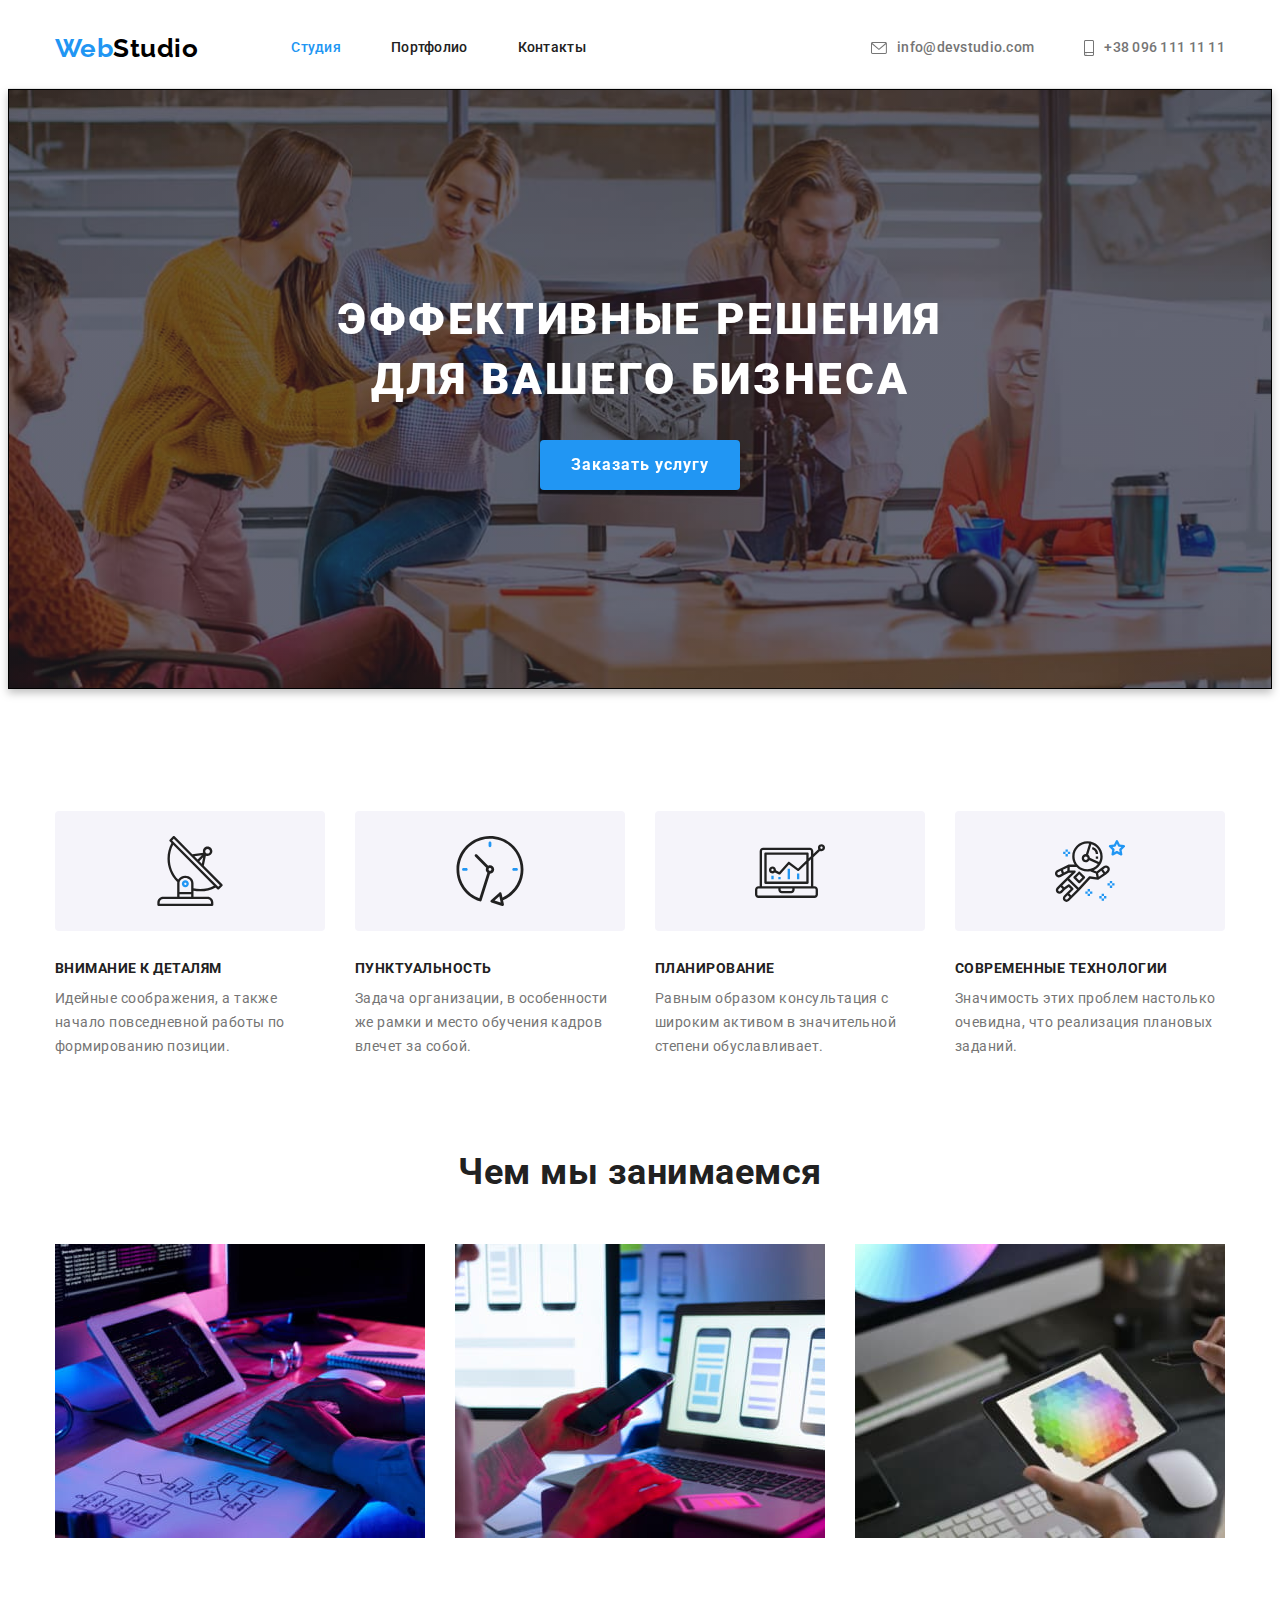
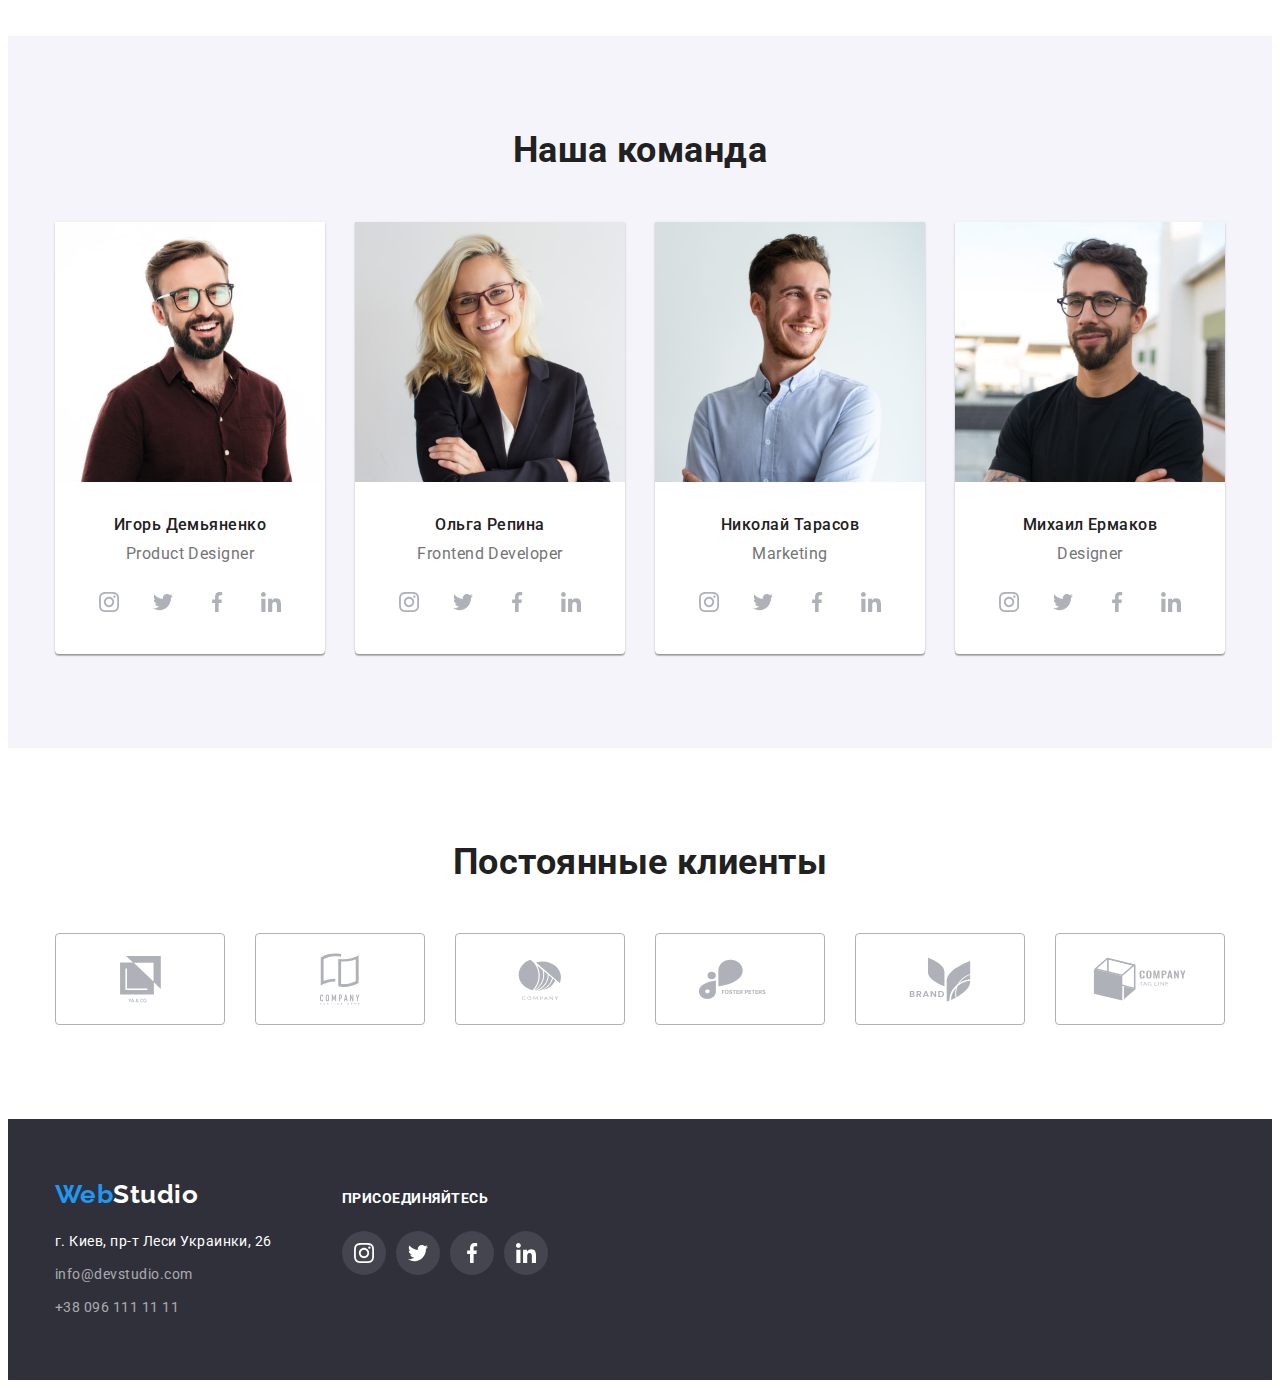
==== index.html @ 09dbbe88 "start" ====
<!DOCTYPE html>
<html lang="ru">
  <head>
    <meta charset="Utf-8" />
    <meta http-equiv="X-UA-Compatible" content="IE=Edge" />
    <title>Студия</title>
    <link
      href="https://fonts.googleapis.com/css2?family=Raleway:wght@700&family=Roboto:wght@400;500;700;900&display=swap"
      rel="stylesheet"
    />
    <link
      rel="stylesheet"
      href="https://cdnjs.cloudflare.com/ajax/libs/modern-normalize/1.0.0/modern-normalize.min.css"
      integrity="sha512-ISS7cAi1PEhQ8jnbJpJZMd29NlhNj4AWYyLOSp2CE/CsHxTCu+r+t0D2yoJudVrd0/8fTVPUVDzY5Tvli75u/g=="
      crossorigin="anonymous"
      referrerpolicy="no-referrer"
    />
    <link rel="stylesheet" href="./css/styles.css" />
  </head>
  <body>
    <header class="header">
      <div class="container nav-contacts">
        <a href="./index.html" class="logo"
          ><span class="logo-accent">Web</span>Studio</a
        >
        <nav>
          <ul class="site-nav list">
            <li class="item">
              <a href="./index.html" class="link current">Студия</a>
            </li>
            <li class="item">
              <a href="./portfolio.html" class="link">Портфолио</a>
            </li>
            <li class="item"><a href="#" class="link">Контакты</a></li>
          </ul>
        </nav>
        <ul class="contacts list">
          <li class="item">
            <a href="mailto:info@devstudio.com">
              <svg class="contact-icon" width="16" height="12">
                <use href="./images/symbol-defs.svg#envelope"></use>
              </svg>
              info@devstudio.com
            </a>
          </li>
          <li class="item">
            <a href="tel:+380961111111">
              <svg class="contact-icon" width="10" height="16">
                <use href="./images/symbol-defs.svg#smartphone"></use>
              </svg>
              +38 096 111 11 11</a
            >
          </li>
        </ul>
      </div>
    </header>
    <main>
      <div class="background-image">
        <section class="section-hero">
          <h1 class="hero-title">Эффективные Решения для вашего бизнеса</h1>
          <button type="button" class="button">Заказать услугу</button>
        </section>
      </div>
      <section class="section features">
        <div class="container">
          <h2 class="section-title">Особенности</h2>
          <ul class="list features-list">
            <li class="features-item">
              <div class="features-icon-section">
                <svg class="features-icon">
                  <use href="./images/symbol-defs.svg#antenna"></use>
                </svg>
              </div>
              <h3>Внимание к деталям</h3>
              <p class="text">
                Идейные соображения, а также начало повседневной работы по
                формированию позиции.
              </p>
            </li>
            <li class="features-item">
              <div class="features-icon-section">
                <svg class="features-icon">
                  <use href="./images/symbol-defs.svg#clock"></use>
                </svg>
              </div>
              <h3>Пунктуальность</h3>
              <p class="text">
                Задача организации, в особенности же рамки и место обучения
                кадров влечет за собой.
              </p>
            </li>
            <li class="features-item">
              <div class="features-icon-section">
                <svg class="features-icon">
                  <use href="./images/symbol-defs.svg#diagram"></use>
                </svg>
              </div>
              <h3>Планирование</h3>
              <p class="text">
                Равным образом консультация с широким активом в значительной
                степени обуславливает.
              </p>
            </li>
            <li class="features-item">
              <div class="features-icon-section">
                <svg class="features-icon">
                  <use href="./images/symbol-defs.svg#astronaut"></use>
                </svg>
              </div>
              <h3>Современные технологии</h3>
              <p class="text">
                Значимость этих проблем настолько очевидна, что реализация
                плановых заданий.
              </p>
            </li>
          </ul>
        </div>
      </section>
      <section class="section section-item">
        <div class="container">
          <h2 class="section-item-title">Чем мы занимаемся</h2>
          <ul class="list section-foto">
            <li class="section-foto-list">
              <img
                src="./images/img.jpg"
                alt="Человек пишет код"
                width="370"
                height="294"
              />
            </li>
            <li class="section-foto-list">
              <img
                src="./images/box2.jpg"
                alt="телефон и ноутбук с изображениями дисплеев"
                width="370"
                height="294"
              />
            </li>
            <li class="section-foto-list">
              <img
                src="./images/box3.jpg"
                alt="3д куб на планшете"
                width="370"
                height="294"
              />
            </li>
          </ul>
        </div>
      </section>
      <section class="section team-section">
        <div class="container">
          <h2 class="team">Наша команда</h2>
          <ul class="list team-list">
            <li class="team-card">
              <img
                src="./images/1img.jpg"
                alt="улыбающийся мужчина"
                width="270"
                height="260"
              />
              <div class="padding-team">
                <h3 class="team-item class">Игорь Демьяненко</h3>
                <p class="team-text">Product Designer</p>
                <ul class="team-icon-section list">
                  <li class="social-list">
                    <a class="social-link" href="#">
                      <svg class="team-icon">
                        <use href="./images/symbol-defs.svg#instagram"></use>
                      </svg>
                    </a>
                  </li>
                  <li class="social-list">
                    <a class="social-link" href="#"
                      ><svg class="team-icon">
                        <use href="./images/symbol-defs.svg#twitter"></use>
                      </svg>
                    </a>
                  </li>
                  <li class="social-list">
                    <a class="social-link" href="#"
                      ><svg class="team-icon">
                        <use href="./images/symbol-defs.svg#facebook"></use>
                      </svg>
                    </a>
                  </li>
                  <li class="social-list">
                    <a class="social-link" href="#"
                      ><svg class="team-icon">
                        <use href="./images/symbol-defs.svg#linkedin"></use>
                      </svg>
                    </a>
                  </li>
                </ul>
              </div>
            </li>
            <li class="team-card">
              <img
                src="./images/2img(1).jpg"
                alt="улыбающаяся женщина"
                width="270"
                height="260"
              />
              <div class="padding-team">
                <h3 class="team-item">Ольга Репина</h3>
                <p class="team-text">Frontend Developer</p>
                <ul class="team-icon-section list">
                  <li class="social-list">
                    <a class="social-link" href="#">
                      <svg class="team-icon">
                        <use href="./images/symbol-defs.svg#instagram"></use>
                      </svg>
                    </a>
                  </li>
                  <li class="social-list">
                    <a class="social-link" href="#"
                      ><svg class="team-icon">
                        <use href="./images/symbol-defs.svg#twitter"></use>
                      </svg>
                    </a>
                  </li>
                  <li class="social-list">
                    <a class="social-link" href="#"
                      ><svg class="team-icon">
                        <use href="./images/symbol-defs.svg#facebook"></use>
                      </svg>
                    </a>
                  </li>
                  <li class="social-list">
                    <a class="social-link" href="#"
                      ><svg class="team-icon">
                        <use href="./images/symbol-defs.svg#linkedin"></use>
                      </svg>
                    </a>
                  </li>
                </ul>
              </div>
            </li>
            <li class="team-card">
              <img
                src="./images/3img(2).jpg"
                alt="улыбающийся мужчина"
                width="270"
                height="260"
              />
              <div class="padding-team">
                <h3 class="team-item">Николай Тарасов</h3>
                <p class="team-text">Marketing</p>
                <ul class="team-icon-section list">
                  <li class="social-list">
                    <a class="social-link" href="#">
                      <svg class="team-icon">
                        <use href="./images/symbol-defs.svg#instagram"></use>
                      </svg>
                    </a>
                  </li>
                  <li class="social-list">
                    <a class="social-link" href="#"
                      ><svg class="team-icon">
                        <use href="./images/symbol-defs.svg#twitter"></use>
                      </svg>
                    </a>
                  </li>
                  <li class="social-list">
                    <a class="social-link" href="#"
                      ><svg class="team-icon">
                        <use href="./images/symbol-defs.svg#facebook"></use>
                      </svg>
                    </a>
                  </li>
                  <li class="social-list">
                    <a class="social-link" href="#"
                      ><svg class="team-icon">
                        <use href="./images/symbol-defs.svg#linkedin"></use>
                      </svg>
                    </a>
                  </li>
                </ul>
              </div>
            </li>
            <li class="team-card">
              <img
                src="./images/4img(3).jpg"
                alt="улыбающийся мужчина"
                width="270"
                height="260"
              />
              <div class="padding-team">
                <h3 class="team-item">Михаил Ермаков</h3>
                <p class="team-text">Designer</p>
                <ul class="team-icon-section list">
                  <li class="social-list">
                    <a class="social-link" href="#">
                      <svg class="team-icon">
                        <use href="./images/symbol-defs.svg#instagram"></use>
                      </svg>
                    </a>
                  </li>
                  <li class="social-list">
                    <a class="social-link" href="#"
                      ><svg class="team-icon">
                        <use href="./images/symbol-defs.svg#twitter"></use>
                      </svg>
                    </a>
                  </li>
                  <li class="social-list">
                    <a class="social-link" href="#"
                      ><svg class="team-icon">
                        <use href="./images/symbol-defs.svg#facebook"></use>
                      </svg>
                    </a>
                  </li>
                  <li class="social-list">
                    <a class="social-link" href="#"
                      ><svg class="team-icon">
                        <use href="./images/symbol-defs.svg#linkedin"></use>
                      </svg>
                    </a>
                  </li>
                </ul>
              </div>
            </li>
          </ul>
        </div>
      </section>
      <section class="section">
        <div class="container">
          <h2 class="section-item-title">Постоянные клиенты</h2>
          <ul class="client list">
            <li class="company">
              <a class="client-link" href="#">
                <svg width="41" height="46.7">
                  <use href="./images/symbol-defs.svg#group1"></use>
                </svg>
              </a>
            </li>
            <li class="company">
              <a class="client-link" href="#">
                <svg width="40" height="52">
                  <use href="./images/symbol-defs.svg#group2"></use>
                </svg>
              </a>
            </li>
            <li class="company">
              <a class="client-link" href="#">
                <svg width="43.46" height="41.18">
                  <use href="./images/symbol-defs.svg#group3"></use>
                </svg>
              </a>
            </li>
            <li class="company">
              <a class="client-link" href="#">
                <svg width="84.44" height="40.62">
                  <use href="./images/symbol-defs.svg#group4"></use>
                </svg>
              </a>
            </li>
            <li class="company">
              <a class="client-link" href="#">
                <svg width="62.54" height="45.43">
                  <use href="./images/symbol-defs.svg#group5"></use>
                </svg>
              </a>
            </li>
            <li class="company">
              <a class="client-link" href="#">
                <svg width="93.79" height="43.93">
                  <use href="./images/symbol-defs.svg#group6"></use>
                </svg>
              </a>
            </li>
          </ul>
        </div>
      </section>
    </main>
    <!-- Foter -->
    <footer class="page-foter">
      <div class="container foter-section">
        <div class="foter-nav">
          <a href="./index.html" class="foter-logo"
            ><span class="logo-accent">Web</span>Studio</a
          >
          <address>
            <ul class="list">
              <li class="foter-item">
                <a href="#" class="address-section">
                  г. Киев, пр-т Леси Украинки, 26</a
                >
              </li>
              <li class="foter-item">
                <a href="mailto:info@devstudio.com" class="address-contacts">
                  info@devstudio.com</a
                >
              </li>
              <li class="foter-item">
                <a href="tel:+380961111111" class="address-contacts">
                  +38 096 111 11 11</a
                >
              </li>
            </ul>
          </address>
        </div>
        <div class="social-section">
          <p class="join">присоединяйтесь</p>
          <ul class="team-icon-section list">
            <li class="social-list">
              <a class="foter-icon" href="#">
                <svg class="team-icon">
                  <use href="./images/symbol-defs.svg#instagram"></use>
                </svg>
              </a>
            </li>
            <li class="social-list">
              <a class="foter-icon" href="#"
                ><svg class="team-icon">
                  <use href="./images/symbol-defs.svg#twitter"></use>
                </svg>
              </a>
            </li>
            <li class="social-list">
              <a class="foter-icon" href="#"
                ><svg class="team-icon">
                  <use href="./images/symbol-defs.svg#facebook"></use>
                </svg>
              </a>
            </li>
            <li class="social-list">
              <a class="foter-icon" href="#"
                ><svg class="team-icon">
                  <use href="./images/symbol-defs.svg#linkedin"></use>
                </svg>
              </a>
            </li>
          </ul>
        </div>
      </div>
    </footer>
  </body>
</html>
---- css/styles.css ----
/* с прозрачностью rgba(255, 255, 255, 0.6); */
:root {
  --main-text-color: #757575;
  --title-text-color: #212121;
  --accent-color: #2196f3;
  --white-color: #ffffff;
  --background-black: #2f303a;
  --background-section: #f5f4fa;
  --main-font: Roboto, sans-serif;
  --main-foter-color: #000000;
  --box-shadow: 0px 1px 3px rgba(0, 0, 0, 0.12), 0px 1px 1px rgba(0, 0, 0, 0.14),
    0px 2px 1px rgba(0, 0, 0, 0.2);
}
html {
  box-sizing: border-box;
}
*,
*::before,
*::after {
  box-sizing: inherit;
}
body {
  background-color: var(--white-color);
  color: var(--main-text-color);
  font-family: var(--main-font);
  letter-spacing: 0.03em;
}
.container {
  width: 1200px;
  padding-left: 15px;
  padding-right: 15px;
  margin: 0 auto;
}

/* Утилиты */
.list {
  list-style: none;
  padding: 0;
  margin: 0;
}
.section {
  padding-top: 94px;
  padding-bottom: 94px;
}

/* header */
.header {
  border-bottom: 1px solid #ececec;
}
.logo,
.foter-logo {
  color: var(--main-foter-color);
  font-family: Raleway, sans-serif;
  font-weight: 700;
  font-size: 26px;
  line-height: 1.19;
  text-decoration: none;
}
.logo-accent {
  color: var(--accent-color);
}
.foter-logo {
  display: inline-block;
  margin-bottom: 20px;
  color: var(--white-color);
}
/* Навигация */
.nav-contacts {
  display: flex;
  align-items: center;
}
.site-nav {
  display: flex;
  margin-left: 93px;
}
.site-nav .item:not(:last-child) {
  margin-right: 50px;
}
.site-nav .link {
  display: block;
  padding-top: 32px;
  padding-bottom: 32px;
  color: #212121;
  font-weight: 500;
  font-size: 14px;
  line-height: 1.14;
  letter-spacing: 0.02em;
  text-decoration: none;
}
.site-nav .link:hover,
.site-nav .link:focus {
  color: var(--accent-color);
}
.site-nav .link.current {
  color: var(--accent-color);
}
/* контакты */
.contacts {
  display: flex;
  margin-left: auto;
}
.contacts .item:not(:last-child) {
  margin-right: 50px;
}
.contacts a {
  display: flex;
  align-items: center;
  color: var(--main-text-color);
  font-weight: 500;
  font-size: 14px;
  line-height: 1.14;
  letter-spacing: 0.02em;
  text-decoration: none;
}
.contacts a:hover,
.contacts a:focus {
  color: var(--accent-color);
}
.contact-icon {
  fill: currentColor;
  margin-right: 10px;
}
/* сss для странички "Студия" */
/* hero */
.section-hero {
  padding-top: 200px;
  padding-bottom: 200px;
  /* background-color: var(--background-black); */
  text-align: center;
}
.background-image {
  background-color: #c4c4c4;
  background-image: linear-gradient(
      to right,
      rgba(47, 48, 58, 0.4),
      rgba(47, 48, 58, 0.4)
    ),
    url(../images/backgroundhero.jpg);
  background-repeat: no-repeat;
  background-position: center;
  background-size: cover;
  max-width: 1600px;
  height: 600px;
  margin-right: auto;
  margin-left: auto;
  border: 1px solid #000000;
  filter: drop-shadow(0px 4px 4px rgba(0, 0, 0, 0.25));
}
.hero-title {
  margin-top: 0;
  margin-bottom: 30px;
  width: 696px;
  margin-left: auto;
  margin-right: auto;

  color: var(--white-color);
  font-weight: 900;
  font-size: 44px;
  line-height: 1.36;
  text-transform: uppercase;
  letter-spacing: 0.06em;
}
.button {
  border: none;
  width: 200px;
  min-height: 50px;
  border-radius: 4px;
  color: var(--white-color);
  background-color: var(--accent-color);
  cursor: pointer;
  font-family: inherit;
  font-weight: 700;
  font-size: 16px;
  line-height: 1.87;
  letter-spacing: 0.06em;
  box-shadow: 0px 4px 4px rgba(0, 0, 0, 0.15);
}
/* features */
.section-title {
  margin: 0;
  visibility: hidden;
}
.features {
  padding-bottom: 0;
}
.features-list {
  display: flex;
  justify-content: space-between;
}
.features-item {
  width: 270px;
}
.features h3 {
  margin-bottom: 10px;
  margin-top: 0;
  color: var(--title-text-color);
  font-weight: 700;
  font-size: 14px;
  line-height: 1.14;
  text-transform: uppercase;
}
.features .text {
  margin-bottom: 0;
  margin-top: 0;
  font-size: 14px;
  line-height: 1.7;
}
.features-icon {
  width: 70px;
  height: 70px;
}
.features-icon-section {
  display: flex;
  justify-content: center;
  align-items: center;
  border-radius: 4px;
  width: 270px;
  height: 120px;
  margin-bottom: 30px;
  background-color: var(--background-section);
}
/* section */
.section-foto {
  display: flex;
  justify-content: space-between;
}
.section-item-title {
  margin-top: 0;
  margin-bottom: 50px;
  color: var(--title-text-color);
  font-weight: 700;
  font-size: 36px;
  line-height: 1.16;
  text-align: center;
}
/* team */
.team-list {
  display: flex;
  justify-content: space-between;
}
.padding-team {
  padding-top: 30px;
  padding-bottom: 30px;
}
.team-card {
  box-shadow: var(--box-shadow);
  border-radius: 0px 0px 4px 4px;
  text-align: center;
}
.team-section {
  background-color: var(--background-section);
}
.team-card {
  background-color: var(--white-color);
}
.team-card > .img {
  display: block;
}
.team-section h3,
.team {
  margin-top: 0;
  margin-bottom: 10px;
  color: var(--title-text-color);
  font-weight: 500;
  font-size: 16px;
  line-height: 1.18;
}
.team {
  margin-top: 0;
  margin-bottom: 50px;

  font-weight: 700;
  font-size: 36px;
  line-height: 1.16;
  text-align: center;
}
.team-text {
  margin-bottom: 16px;
  margin-top: 0;

  font-size: 16px;
  line-height: 1.18;
}
.social-link {
  display: flex;
  padding: 12px;
  fill: #afb1b8;
}
.social-list:not(:last-child) {
  margin-right: 10px;
}
.social-list {
  width: 44px;
  height: 44px;
}
.team-icon-section {
  display: flex;
  justify-content: center;
}
.team-icon {
  width: 20px;
  height: 20px;
}

.social-link:hover,
.social-link:focus {
  border-radius: 50%;
  box-sizing: border-box;
  filter: drop-shadow(0px 4px 4px rgba(0, 0, 0, 0.25));
  fill: var(--white-color);
  background-color: var(--accent-color);
}
.client {
  display: flex;
}
.company {
  display: flex;
  text-align: center;
}
.company:not(:last-child) {
  margin-right: 30px;
}
.client-link {
  display: flex;
  width: 170px;
  height: 92px;
  justify-content: center;
  align-items: center;
  fill: #afb1b8;
  border: 1px solid #afb1b8;
  border-radius: 4px;
}
.client-link:hover,
.client-link:focus {
  fill: var(--accent-color);
  border: 1px solid var(--accent-color);
}

/* css для "Портфолио" */
.portfolio-title {
  visibility: hidden;
  margin: 0;
}
.btn {
  display: flex;
  padding-bottom: 34px;
  justify-content: center;
}
.btn .item:not(:last-child) {
  margin-right: 8px;
}
.btn-all {
  width: 73px;
}
.btn-web {
  width: 128px;
}
.btn-app {
  width: 145px;
}
.btn-design {
  width: 103px;
}
.btn-marketing {
  width: 130px;
}
.button-primary {
  min-height: 38px;
  border: none;
  border-radius: 4px;
  padding: 6px 22px;
  color: var(--title-text-color);
  background-color: var(--background-section);
  cursor: pointer;
  font-family: inherit;
  font-weight: 500;
  font-size: 16px;
  line-height: 1.62;
}
.button-secondary:hover,
.button-secondary:focus {
  color: var(--white-color);
  background-color: var(--accent-color);
  box-shadow: 0px 4px 4px rgba(0, 0, 0, 0.25);
}
.portfolio {
  display: flex;
  flex-wrap: wrap;
}
.element {
  margin-right: 30px;
  margin-bottom: 30px;
  width: 370px;
}
.element > img {
  display: block;
}
.element:nth-child(3n) {
  margin-right: 0;
}
.element:nth-last-child(-n + 3) {
  margin-bottom: 0;
}
.card {
  display: block;
  text-decoration: none;
}
.card > img {
  display: block;
}
.card:hover,
.card:focus {
  box-shadow: 1px 4px 6px rgba(0, 0, 0, 0.16), 0px 4px 4px rgba(0, 0, 0, 0.06),
    0px 1px 1px rgba(0, 0, 0, 0.12);
  border-radius: 5px;
}
.portfolio h2 {
  margin-top: 0;
  margin-bottom: 4px;
  color: var(--title-text-color);
  font-weight: 700;
  font-size: 18px;
  line-height: 2;
  letter-spacing: 0.06em;
}
.portfolio p {
  margin: 0;
  font-size: 16px;
  line-height: 1.87;
  color: var(--main-text-color);
}
.padding {
  border: 1px solid #eeeeee;
  box-sizing: border-box;
  border-bottom-right-radius: 5px;
  border-bottom-left-radius: 5px;
  border-top: 0;
  padding: 20px 24px;
}
/* foter */
.page-foter {
  padding-top: 60px;
  padding-bottom: 60px;

  background-color: var(--background-black);
  font-size: 14px;
  line-height: 1.7;
}
.foter-item:not(:last-child) {
  margin-bottom: 9px;
}
.foter-item {
  font-style: normal;
}
.address-contacts {
  color: rgba(255, 255, 255, 0.6);
  text-decoration: none;
}
.address-section {
  color: var(--white-color);
  text-decoration: none;
}
.address-contacts:focus,
.address-contacts:hover {
  color: var(--accent-color);
}
.social-section {
  margin-left: 70px;
}
.foter-section {
  display: flex;
  align-items: baseline;
}
.join {
  display: inline-block;
  margin-top: 0;
  margin-bottom: 20px;
  text-transform: uppercase;
  color: var(--white-color);
  font-weight: 700;
}
.foter-icon {
  display: flex;
  padding: 12px;
  fill: var(--white-color);
  background-color: rgba(255, 255, 255, 0.1);
  border-radius: 50%;
}
.foter-icon:hover,
.foter-icon:focus {
  background-color: var(--accent-color);
}
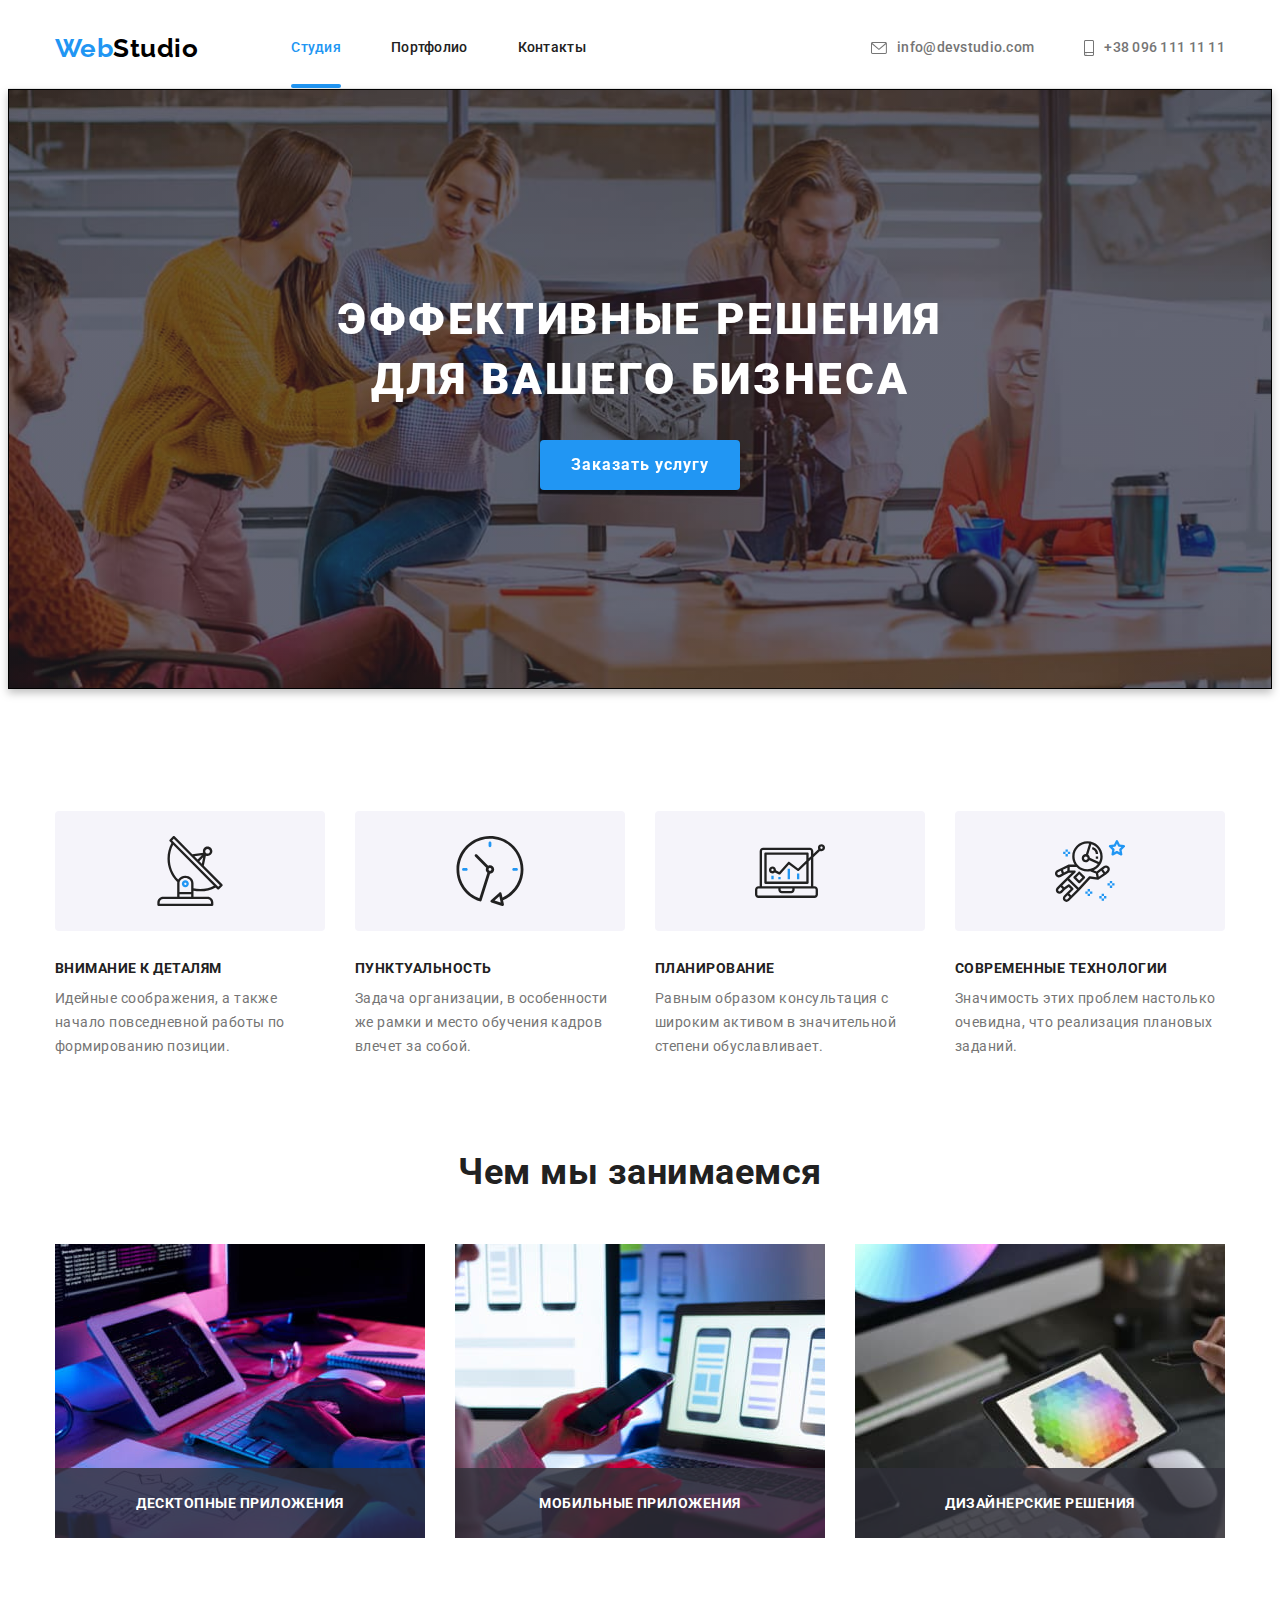
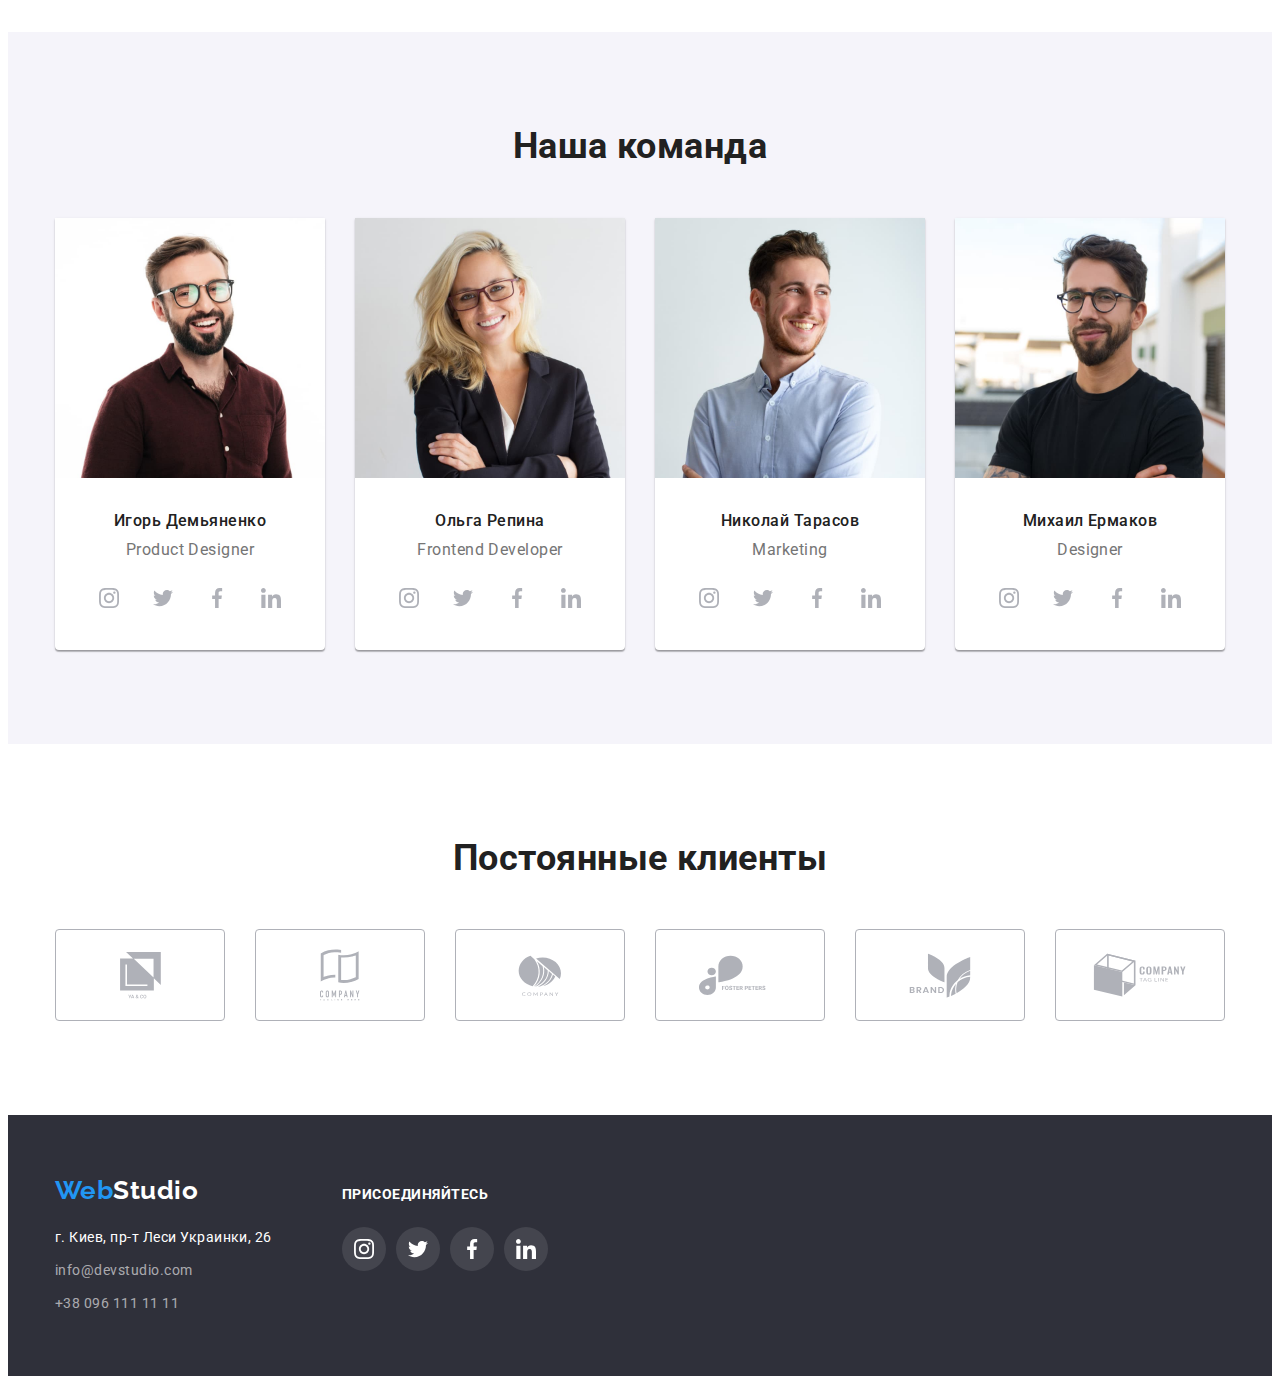
==== commit 9d5e36b0: "model" ====
--- a/index.html
+++ b/index.html
@@ -58,7 +58,9 @@
       <div class="background-image">
         <section class="section-hero">
           <h1 class="hero-title">Эффективные Решения для вашего бизнеса</h1>
-          <button type="button" class="button">Заказать услугу</button>
+          <button data-modal-open type="button" class="button">
+            Заказать услугу
+          </button>
         </section>
       </div>
       <section class="section features">
@@ -121,28 +123,37 @@
           <h2 class="section-item-title">Чем мы занимаемся</h2>
           <ul class="list section-foto">
             <li class="section-foto-list">
-              <img
-                src="./images/img.jpg"
-                alt="Человек пишет код"
-                width="370"
-                height="294"
-              />
+              <div class="section-position">
+                <img
+                  src="./images/img.jpg"
+                  alt="Человек пишет код"
+                  width="370"
+                  height="294"
+                />
+                <p class="foto-title">Десктопные приложения</p>
+              </div>
             </li>
             <li class="section-foto-list">
-              <img
-                src="./images/box2.jpg"
-                alt="телефон и ноутбук с изображениями дисплеев"
-                width="370"
-                height="294"
-              />
+              <div class="section-position">
+                <img
+                  src="./images/box2.jpg"
+                  alt="телефон и ноутбук с изображениями дисплеев"
+                  width="370"
+                  height="294"
+                />
+                <p class="foto-title">Мобильные приложения</p>
+              </div>
             </li>
             <li class="section-foto-list">
-              <img
-                src="./images/box3.jpg"
-                alt="3д куб на планшете"
-                width="370"
-                height="294"
-              />
+              <div class="section-position">
+                <img
+                  src="./images/box3.jpg"
+                  alt="3д куб на планшете"
+                  width="370"
+                  height="294"
+                />
+                <p class="foto-title">Дизайнерские решения</p>
+              </div>
             </li>
           </ul>
         </div>
@@ -434,5 +445,15 @@
         </div>
       </div>
     </footer>
+    <div class="backdrop is-hidden" data-modal>
+      <div class="modal">
+        <button class="close-black" data-modal-close>
+          <svg width="11" height="11">
+            <use href="./images/symbol-defs.svg#close-black"></use>
+          </svg>
+        </button>
+      </div>
+    </div>
+    <script src="./js/model.js"></script>
   </body>
 </html>
--- a/css/styles.css
+++ b/css/styles.css
@@ -77,6 +77,9 @@
   margin-right: 50px;
 }
 .site-nav .link {
+  position: relative;
+  transition: color 250ms cubic-bezier(0.4, 0, 0.2, 1),
+    fill 250ms cubic-bezier(0.4, 0, 0.2, 1);
   display: block;
   padding-top: 32px;
   padding-bottom: 32px;
@@ -94,6 +97,16 @@
 .site-nav .link.current {
   color: var(--accent-color);
 }
+.site-nav .current::after {
+  position: absolute;
+  display: block;
+  border-radius: 2px;
+  bottom: 0;
+  content: "";
+  height: 4px;
+  width: 100%;
+  background-color: var(--accent-color);
+}
 /* контакты */
 .contacts {
   display: flex;
@@ -103,6 +116,8 @@
   margin-right: 50px;
 }
 .contacts a {
+  transition: color 250ms cubic-bezier(0.4, 0, 0.2, 1),
+    fill 250ms cubic-bezier(0.4, 0, 0.2, 1);
   display: flex;
   align-items: center;
   color: var(--main-text-color);
@@ -174,6 +189,7 @@
   line-height: 1.87;
   letter-spacing: 0.06em;
   box-shadow: 0px 4px 4px rgba(0, 0, 0, 0.15);
+  transition: background-color 250ms cubic-bezier(0.4, 0, 0.2, 1);
 }
 /* features */
 .section-title {
@@ -233,6 +249,28 @@
   line-height: 1.16;
   text-align: center;
 }
+.section-position {
+  position: relative;
+}
+.section-position > img {
+  display: block;
+}
+.foto-title {
+  position: absolute;
+  bottom: 0;
+  left: 0;
+  height: 70px;
+  width: 100%;
+  display: flex;
+  align-items: center;
+  justify-content: center;
+  background-color: rgba(47, 48, 58, 0.8);
+  text-transform: uppercase;
+  font-size: 14px;
+  font-weight: 700;
+  color: var(--white-color);
+  margin: 0;
+}
 /* team */
 .team-list {
   display: flex;
@@ -282,9 +320,11 @@
   line-height: 1.18;
 }
 .social-link {
+  transition: background-color 250ms cubic-bezier(0.4, 0, 0.2, 1);
   display: flex;
   padding: 12px;
   fill: #afb1b8;
+  border-radius: 50%;
 }
 .social-list:not(:last-child) {
   margin-right: 10px;
@@ -298,13 +338,13 @@
   justify-content: center;
 }
 .team-icon {
+  transition: fill 250ms cubic-bezier(0.4, 0, 0.2, 1);
   width: 20px;
   height: 20px;
 }
 
 .social-link:hover,
 .social-link:focus {
-  border-radius: 50%;
   box-sizing: border-box;
   filter: drop-shadow(0px 4px 4px rgba(0, 0, 0, 0.25));
   fill: var(--white-color);
@@ -321,6 +361,8 @@
   margin-right: 30px;
 }
 .client-link {
+  transition: border 250ms cubic-bezier(0.4, 0, 0.2, 1),
+    fill 250ms cubic-bezier(0.4, 0, 0.2, 1);
   display: flex;
   width: 170px;
   height: 92px;
@@ -365,6 +407,9 @@
   width: 130px;
 }
 .button-primary {
+  transition: color 250ms cubic-bezier(0.4, 0, 0.2, 1),
+    background-color 250ms cubic-bezier(0.4, 0, 0.2, 1),
+    filter 250ms cubic-bezier(0.4, 0, 0.2, 1);
   min-height: 38px;
   border: none;
   border-radius: 4px;
@@ -455,15 +500,23 @@
 .address-contacts {
   color: rgba(255, 255, 255, 0.6);
   text-decoration: none;
+  transition: color 250ms cubic-bezier(0.4, 0, 0.2, 1),
+    fill 250ms cubic-bezier(0.4, 0, 0.2, 1);
 }
 .address-section {
   color: var(--white-color);
   text-decoration: none;
+  transition: color 250ms cubic-bezier(0.4, 0, 0.2, 1),
+    fill 250ms cubic-bezier(0.4, 0, 0.2, 1);
 }
 .address-contacts:focus,
 .address-contacts:hover {
   color: var(--accent-color);
 }
+.address-section:hover,
+.address-section:focus {
+  color: var(--accent-color);
+}
 .social-section {
   margin-left: 70px;
 }
@@ -480,6 +533,7 @@
   font-weight: 700;
 }
 .foter-icon {
+  transition: background-color 250ms cubic-bezier(0.4, 0, 0.2, 1);
   display: flex;
   padding: 12px;
   fill: var(--white-color);
@@ -490,3 +544,39 @@
 .foter-icon:focus {
   background-color: var(--accent-color);
 }
+/* modal */
+.backdrop {
+  position: fixed;
+  top: 0;
+  left: 0;
+  width: 100%;
+  height: 100%;
+  background-color: rgba(0, 0, 0, 0.2);
+}
+.backdrop.is-hidden {
+  opacity: 0;
+  pointer-events: none;
+}
+.modal {
+  position: absolute;
+  top: 50%;
+  left: 50%;
+  transform: translate(-50%, -50%);
+  min-width: 528px;
+  min-height: 581px;
+  background-color: var(--white-color);
+  box-shadow: 0px 1px 3px rgb(0 0 0 / 12%), 0px 1px 1px rgb(0 0 0 / 14%),
+    0px 2px 1px rgb(0 0 0 / 20%);
+  border-radius: 4px;
+}
+.close-black {
+  position: absolute;
+  right: 8px;
+  top: 8px;
+  border: 1px solid rgba(0, 0, 0, 10%);
+  border-radius: 50%;
+  cursor: pointer;
+  width: 30px;
+  height: 30px;
+  padding: 0;
+}
